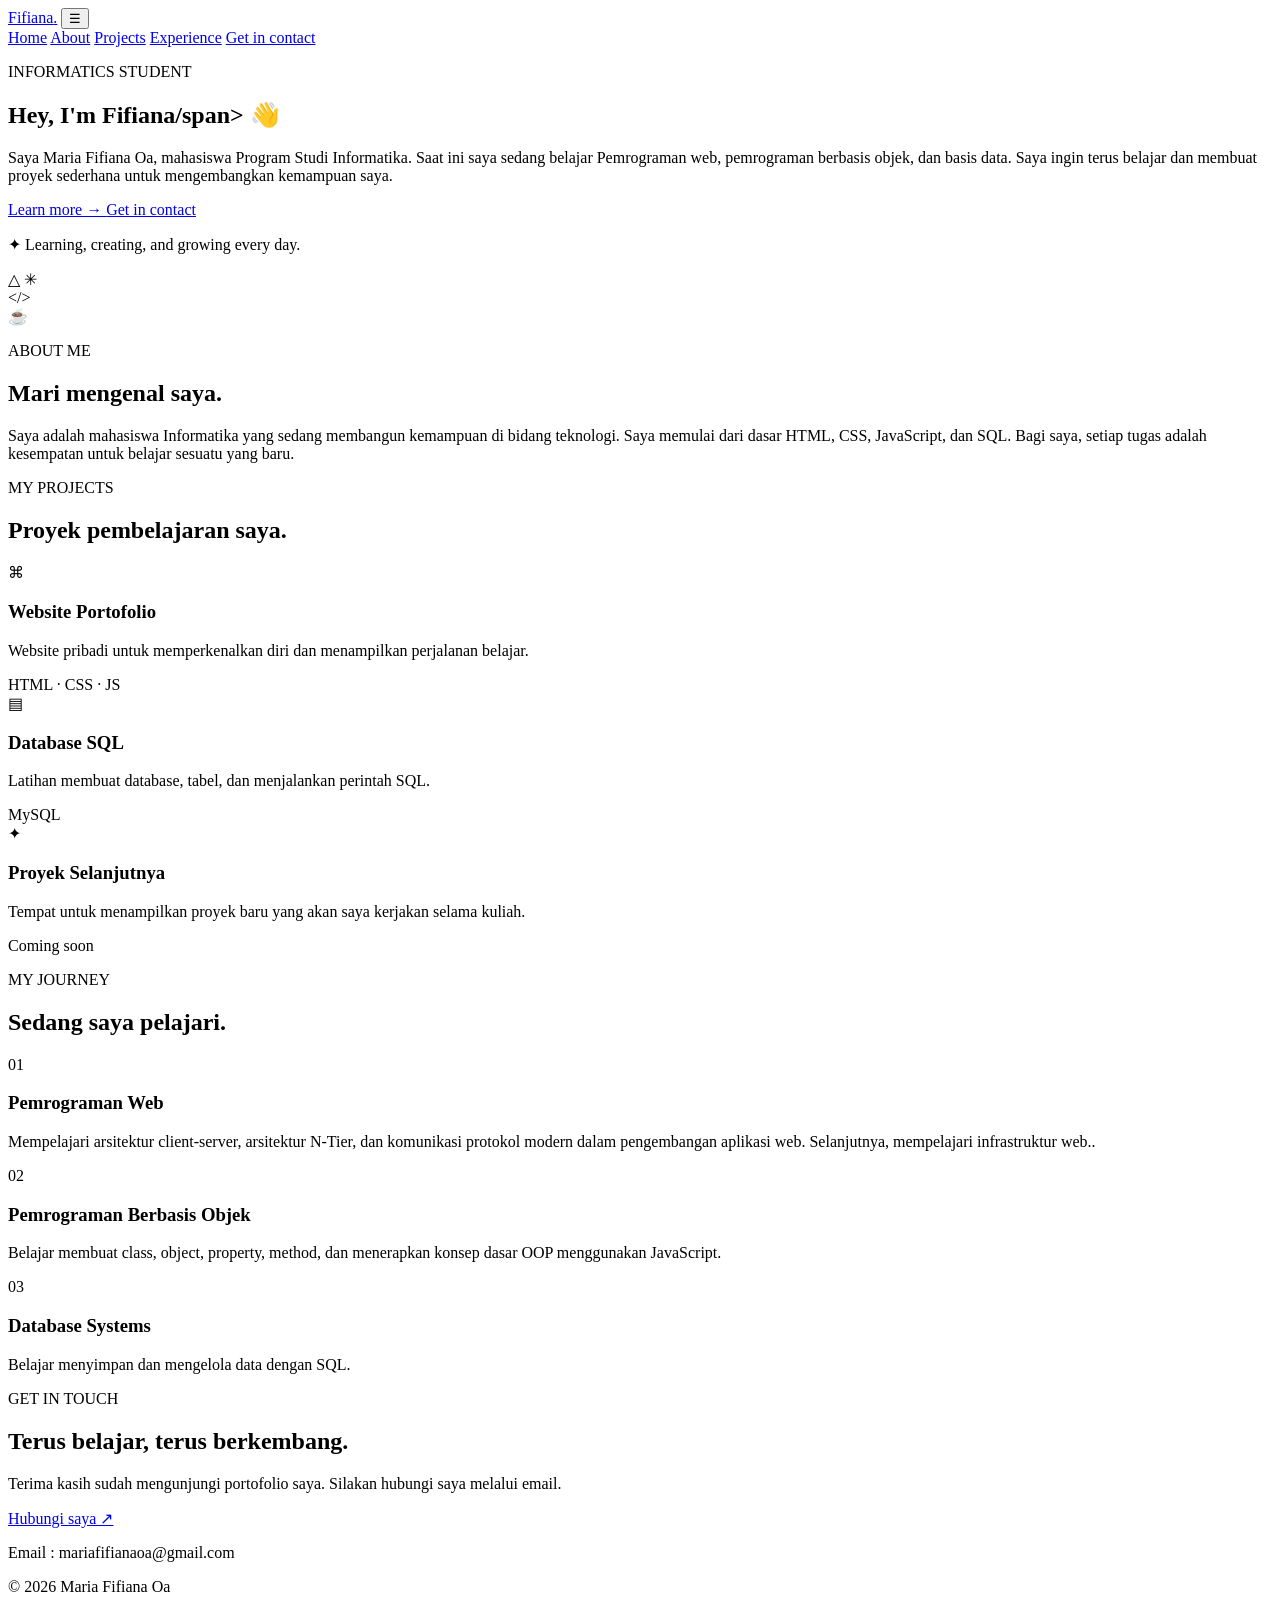
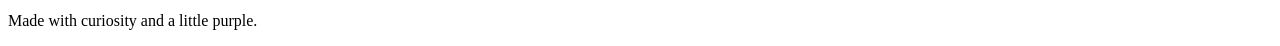
==== index.html @ 2013ceab "Rename indeks.html to index.html" ====
<!DOCTYPE html>
<html lang="id">

<head>
    <meta charset="UTF-8">
    <meta name="viewport" content="width=device-width, initial-scale=1.0">
    <title>Maria Fifiana Oa | Portofolio</title>

    <!-- Menghubungkan CSS -->
    <link rel="stylesheet" href="style.css">
</head>

<body>

    <main class="portfolio" id="home">

        <!-- Navigasi -->
        <header class="navbar">
            <a href="#home" class="logo">Fifiana<span>.</span></a>

            <button class="menu-toggle" id="menuToggle" aria-label="Buka menu" aria-expanded="false">☰</button>

            <nav id="navLinks">
                <a href="#home">Home</a>
                <a href="#about">About</a>
                <a href="#projects">Projects</a>
                <a href="#experience">Experience</a>
                <a href="#contact" class="contact-link">Get in contact</a>
            </nav>
        </header>

        <!-- Bagian utama -->
        <section class="hero">
            <div class="hero-text">
                <p class="subtitle">INFORMATICS STUDENT</p>

                <h1>Hey, I'm <span>Fifiana/span> 👋</h1>

                <p class="description">
                    Saya Maria Fifiana Oa, mahasiswa Program Studi
                    Informatika. Saat ini saya sedang belajar
                    Pemrograman web, pemrograman berbasis objek, dan basis data.
                    Saya ingin terus belajar dan membuat proyek
                    sederhana untuk mengembangkan kemampuan saya.
                </p>

                <div class="buttons">
                    <a href="#about" class="btn btn-primary">
                        Learn more →
                    </a>

                    <a href="#contact" class="btn btn-outline">
                        Get in contact
                    </a>
                </div>

                <p class="note">
                    ✦ Learning, creating, and growing every day.
                </p>
            </div>

            <!-- Ilustrasi menggunakan CSS -->
            <div class="illustration">
                <div class="purple-circle"></div>

                <span class="decoration triangle">△</span>
                <span class="decoration ring"></span>
                <span class="decoration star">✳</span>

                <div class="plant">
                    <span class="leaf leaf-one"></span>
                    <span class="leaf leaf-two"></span>
                    <span class="leaf leaf-three"></span>
                    <div class="pot"></div>
                </div>

                <div class="code-card">
                    <div class="dots">
                        <i></i><i></i><i></i>
                    </div>
                    <div class="code-line"></div>
                    <div class="code-line short"></div>
                    <div class="code-line medium"></div>
                    <div class="code-line short"></div>
                    <div class="code-line"></div>
                </div>

                <div class="person">
                    <div class="hair"></div>
                    <div class="face">
                        <span class="eye"></span>
                        <span class="smile"></span>
                    </div>
                    <div class="neck"></div>
                    <div class="shirt"></div>
                    <div class="arm"></div>
                </div>

                <div class="laptop">
                    <span>&lt;/&gt;</span>
                    <div class="laptop-base"></div>
                </div>

                <div class="coffee">☕</div>
            </div>
        </section>

        <!-- Tentang saya -->
        <section class="section" id="about">
            <p class="subtitle">ABOUT ME</p>
            <h2>Mari mengenal saya.</h2>

            <p>
                Saya adalah mahasiswa Informatika yang sedang
                membangun kemampuan di bidang teknologi. Saya
                memulai dari dasar HTML, CSS, JavaScript, dan SQL.
                Bagi saya, setiap tugas adalah kesempatan untuk
                belajar sesuatu yang baru.
            </p>
        </section>

        <!-- Proyek -->
        <section class="section projects" id="projects">
            <p class="subtitle">MY PROJECTS</p>
            <h2>Proyek pembelajaran saya.</h2>

            <div class="project-list">
                <article class="project-card">
                    <div class="project-icon">⌘</div>
                    <h3>Website Portofolio</h3>
                    <p>
                        Website pribadi untuk memperkenalkan diri
                        dan menampilkan perjalanan belajar.
                    </p>
                    <span class="tag">HTML · CSS · JS</span>
                </article>

                <article class="project-card">
                    <div class="project-icon">▤</div>
                    <h3>Database SQL</h3>
                    <p>
                        Latihan membuat database, tabel, dan
                        menjalankan perintah SQL.
                    </p>
                    <span class="tag">MySQL</span>
                </article>

                <article class="project-card">
                    <div class="project-icon">✦</div>
                    <h3>Proyek Selanjutnya</h3>
                    <p>
                        Tempat untuk menampilkan proyek baru yang
                        akan saya kerjakan selama kuliah.
                    </p>
                    <span class="tag">Coming soon</span>
                </article>
            </div>
        </section>

        <!-- Pengalaman belajar -->
        <section class="section" id="experience">
            <p class="subtitle">MY JOURNEY</p>
            <h2>Sedang saya pelajari.</h2>

            <div class="experience-item">
                <span>01</span>
                <div>
                    <h3>Pemrograman Web</h3>
                    <p>Mempelajari arsitektur client-server, arsitektur N-Tier, dan komunikasi protokol modern dalam
                        pengembangan aplikasi web. Selanjutnya, mempelajari infrastruktur web..</p>
                </div>
            </div>

            <div class="experience-item">
                <span>02</span>
                <div>
                    <h3>Pemrograman Berbasis Objek</h3>
                    <p>Belajar membuat class, object, property, method, dan menerapkan konsep dasar OOP menggunakan
                        JavaScript.</p>
                </div>
            </div>

            <div class="experience-item">
                <span>03</span>
                <div>
                    <h3>Database Systems</h3>
                    <p>Belajar menyimpan dan mengelola data dengan SQL.</p>
                </div>
            </div>
        </section>

        <!-- Kontak -->
        <section class="section contact" id="contact">
            <p class="subtitle">GET IN TOUCH</p>
            <h2>Terus belajar, terus berkembang.</h2>
            <p>
                Terima kasih sudah mengunjungi portofolio saya.
                Silakan hubungi saya melalui email.
            </p>

            <a href="mailto:emailkamu@example.com" class="btn btn-primary">
                Hubungi saya ↗
            </a>
            <p class="email-note">
                Email : mariafifianaoa@gmail.com
            </p>
        </section>

        <!-- Footer -->
        <footer>
            <p>© <span id="year"></span> Maria Fifiana Oa</p>
            <p>Made with curiosity and a little purple.</p>
        </footer>

    </main>

    <!-- Menghubungkan JavaScript -->
    <script src="script.js"></script>
</body>

</html>
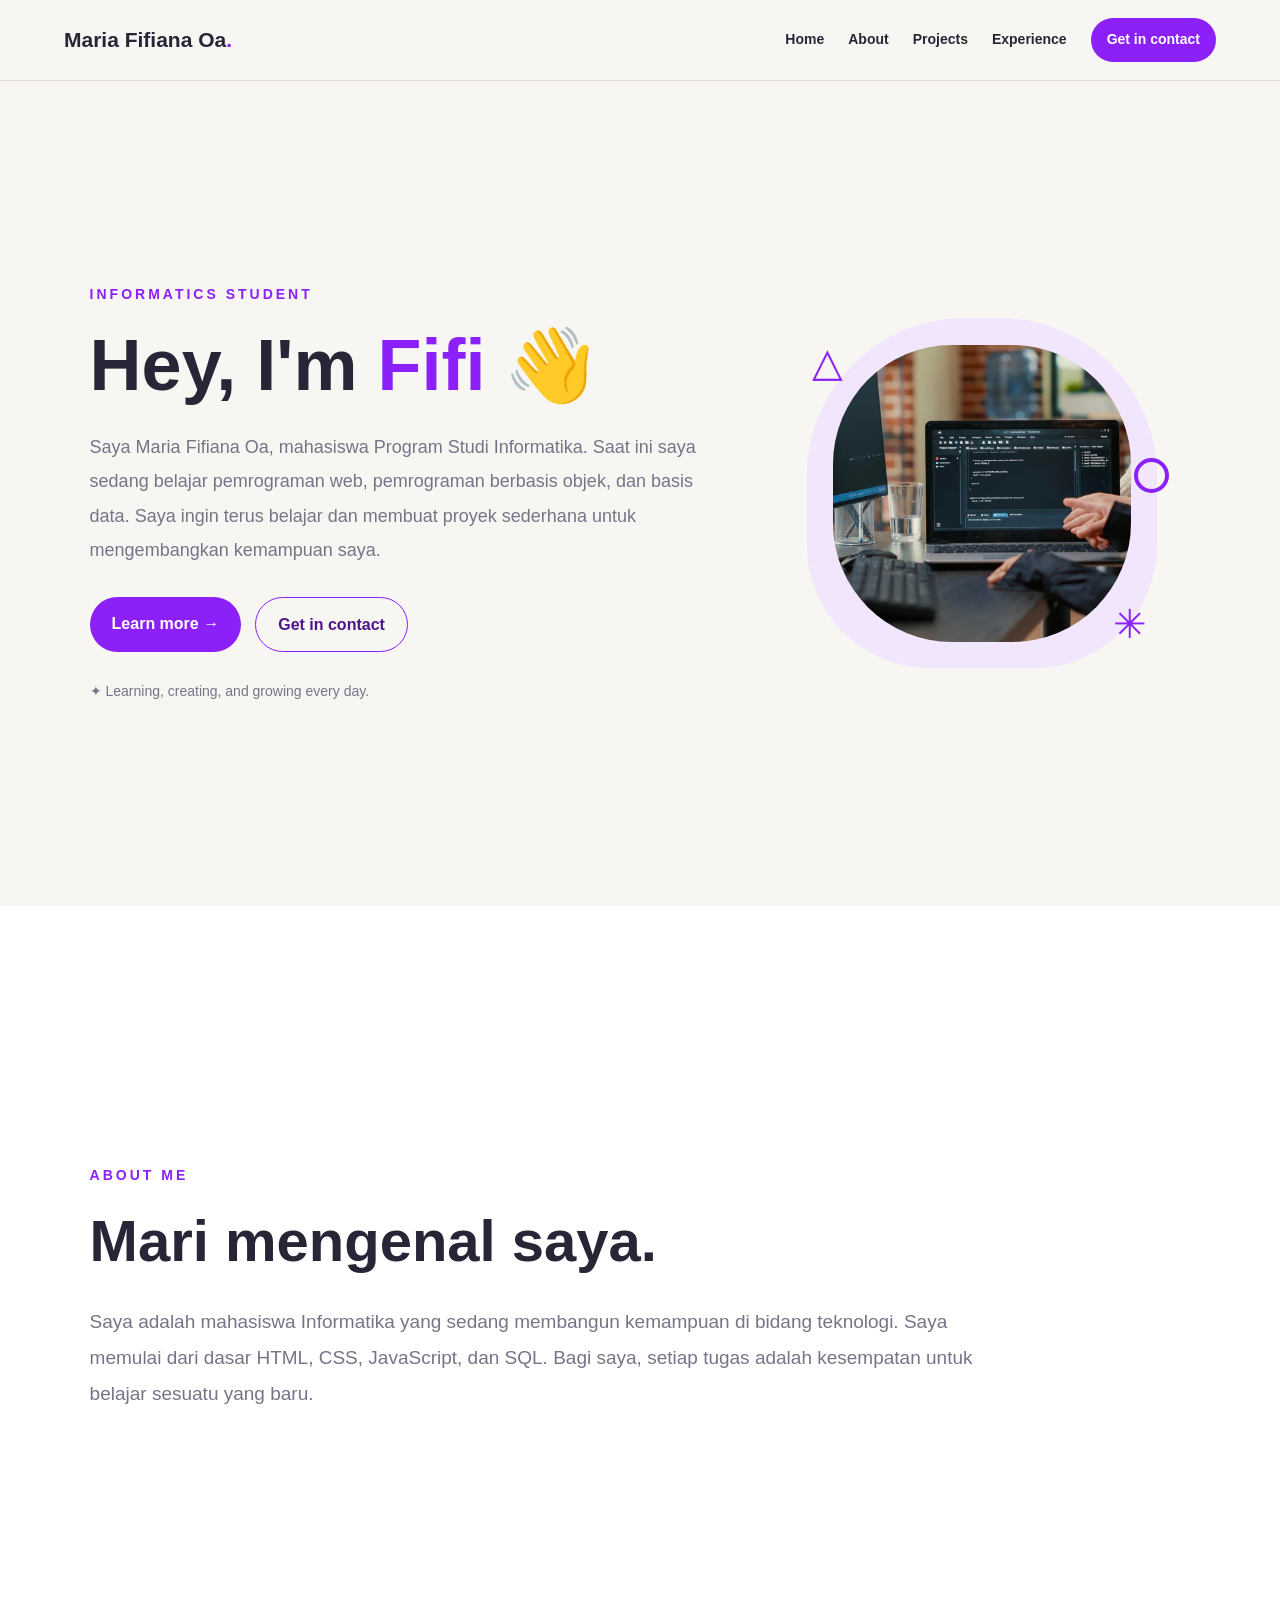
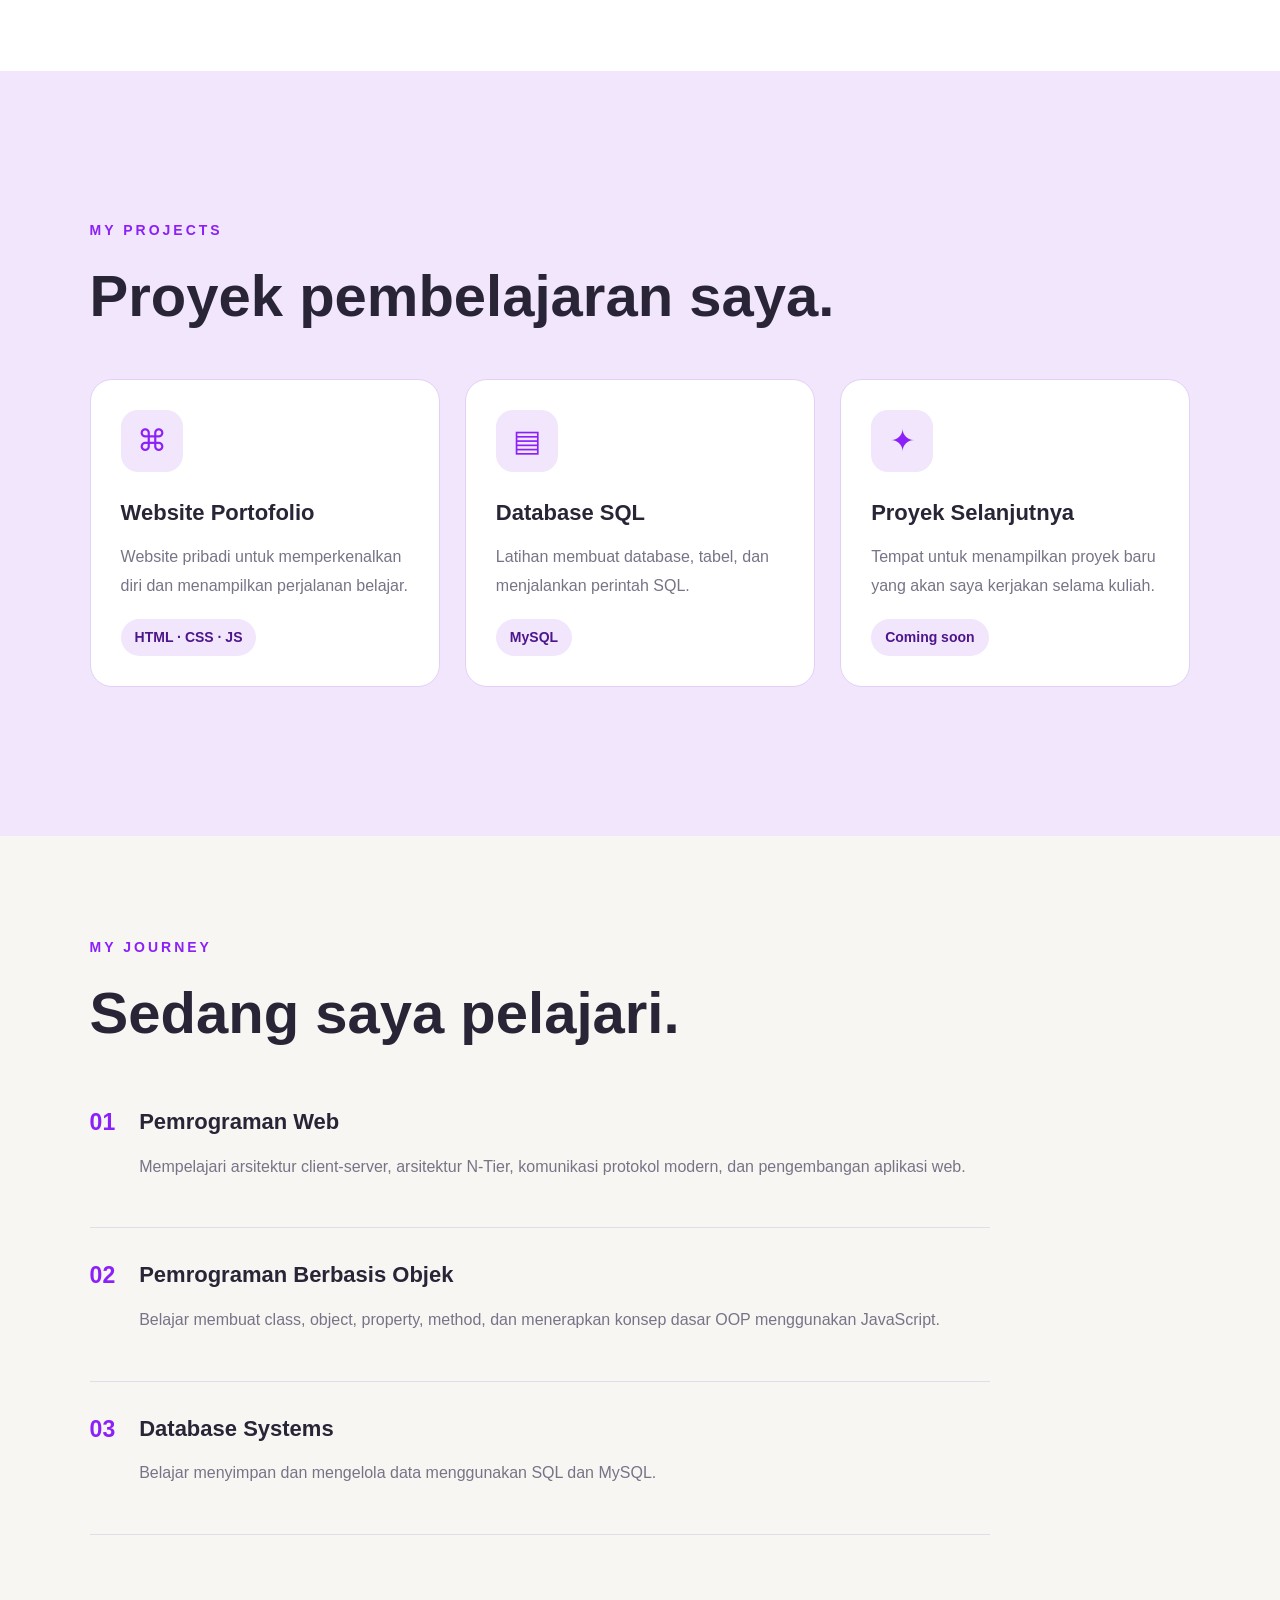
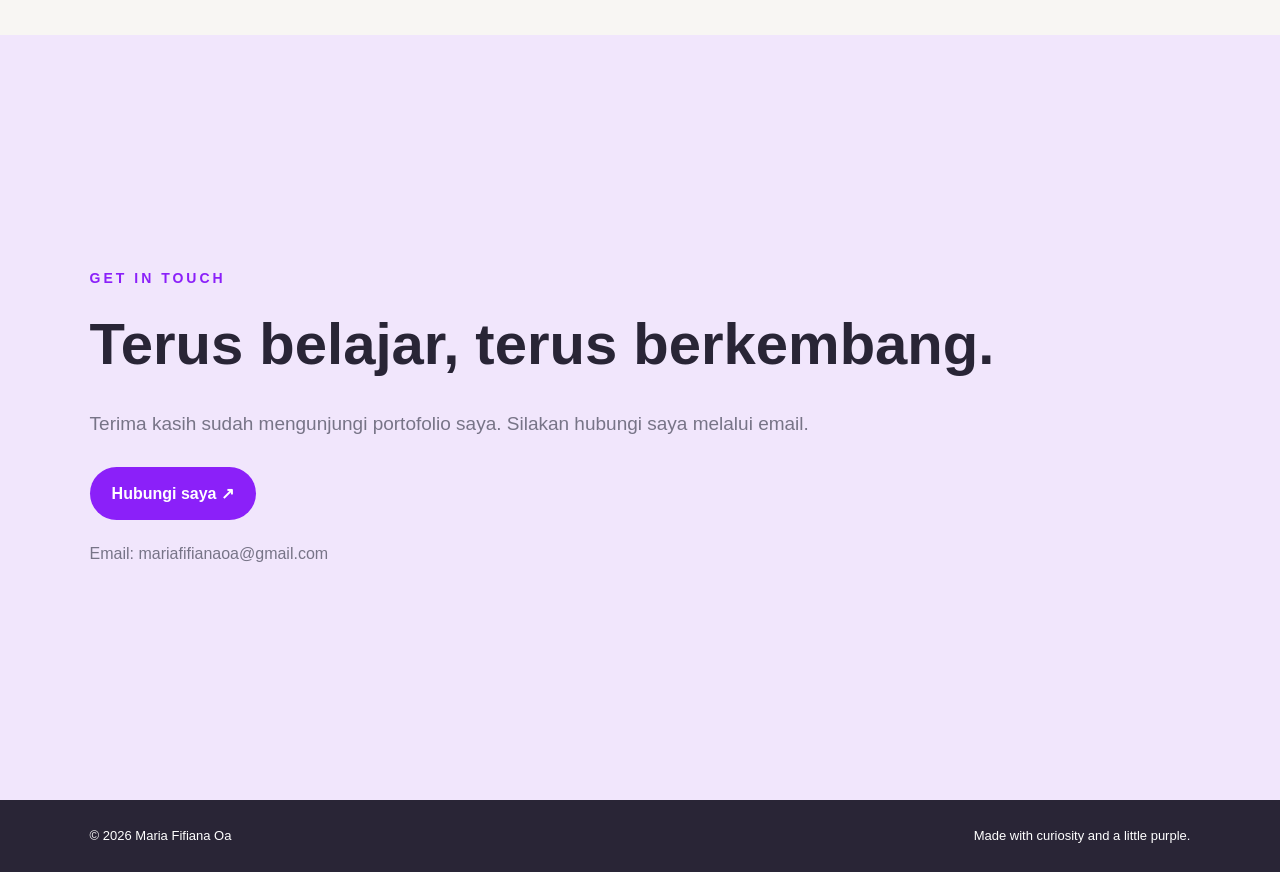
==== commit 72494a2a: "Add files via upload" ====
--- a/index.html
+++ b/index.html
@@ -5,43 +5,41 @@
     <meta charset="UTF-8">
     <meta name="viewport" content="width=device-width, initial-scale=1.0">
     <title>Maria Fifiana Oa | Portofolio</title>
-
-    <!-- Menghubungkan CSS -->
     <link rel="stylesheet" href="style.css">
 </head>
 
 <body>
 
-    <main class="portfolio" id="home">
+    <header class="navbar">
+        <a href="#home" class="logo">Maria Fifiana Oa<span>.</span></a>
 
-        <!-- Navigasi -->
-        <header class="navbar">
-            <a href="#home" class="logo">Fifiana<span>.</span></a>
+        <button class="menu-toggle" id="menuToggle" aria-label="Buka menu" aria-expanded="false">☰</button>
 
-            <button class="menu-toggle" id="menuToggle" aria-label="Buka menu" aria-expanded="false">☰</button>
+        <nav id="navLinks">
+            <a href="#home">Home</a>
+            <a href="#about">About</a>
+            <a href="#projects">Projects</a>
+            <a href="#experience">Experience</a>
+            <a href="#contact" class="contact-link">Get in contact</a>
+        </nav>
+    </header>
 
-            <nav id="navLinks">
-                <a href="#home">Home</a>
-                <a href="#about">About</a>
-                <a href="#projects">Projects</a>
-                <a href="#experience">Experience</a>
-                <a href="#contact" class="contact-link">Get in contact</a>
-            </nav>
-        </header>
+    <main>
 
-        <!-- Bagian utama -->
-        <section class="hero">
+        <!-- HOME -->
+        <section class="hero page-section" id="home">
             <div class="hero-text">
                 <p class="subtitle">INFORMATICS STUDENT</p>
 
-                <h1>Hey, I'm <span>Fifiana/span> 👋</h1>
+                <h1>Hey, I'm <span>Fifi</span> 👋</h1>
 
                 <p class="description">
                     Saya Maria Fifiana Oa, mahasiswa Program Studi
                     Informatika. Saat ini saya sedang belajar
-                    Pemrograman web, pemrograman berbasis objek, dan basis data.
-                    Saya ingin terus belajar dan membuat proyek
-                    sederhana untuk mengembangkan kemampuan saya.
+                    pemrograman web, pemrograman berbasis objek,
+                    dan basis data. Saya ingin terus belajar dan
+                    membuat proyek sederhana untuk mengembangkan
+                    kemampuan saya.
                 </p>
 
                 <div class="buttons">
@@ -59,58 +57,21 @@
                 </p>
             </div>
 
-            <!-- Ilustrasi menggunakan CSS -->
-            <div class="illustration">
-                <div class="purple-circle"></div>
-
+            <div class="photo-wrap">
                 <span class="decoration triangle">△</span>
                 <span class="decoration ring"></span>
                 <span class="decoration star">✳</span>
 
-                <div class="plant">
-                    <span class="leaf leaf-one"></span>
-                    <span class="leaf leaf-two"></span>
-                    <span class="leaf leaf-three"></span>
-                    <div class="pot"></div>
-                </div>
-
-                <div class="code-card">
-                    <div class="dots">
-                        <i></i><i></i><i></i>
-                    </div>
-                    <div class="code-line"></div>
-                    <div class="code-line short"></div>
-                    <div class="code-line medium"></div>
-                    <div class="code-line short"></div>
-                    <div class="code-line"></div>
-                </div>
-
-                <div class="person">
-                    <div class="hair"></div>
-                    <div class="face">
-                        <span class="eye"></span>
-                        <span class="smile"></span>
-                    </div>
-                    <div class="neck"></div>
-                    <div class="shirt"></div>
-                    <div class="arm"></div>
-                </div>
-
-                <div class="laptop">
-                    <span>&lt;/&gt;</span>
-                    <div class="laptop-base"></div>
-                </div>
-
-                <div class="coffee">☕</div>
+                <img src="foto.png" alt="Foto atau ilustrasi Maria">
             </div>
         </section>
 
-        <!-- Tentang saya -->
-        <section class="section" id="about">
+        <!-- ABOUT -->
+        <section class="page-section section about" id="about">
             <p class="subtitle">ABOUT ME</p>
             <h2>Mari mengenal saya.</h2>
 
-            <p>
+            <p class="section-description">
                 Saya adalah mahasiswa Informatika yang sedang
                 membangun kemampuan di bidang teknologi. Saya
                 memulai dari dasar HTML, CSS, JavaScript, dan SQL.
@@ -119,8 +80,8 @@
             </p>
         </section>
 
-        <!-- Proyek -->
-        <section class="section projects" id="projects">
+        <!-- PROJECTS -->
+        <section class="page-section section projects" id="projects">
             <p class="subtitle">MY PROJECTS</p>
             <h2>Proyek pembelajaran saya.</h2>
 
@@ -157,65 +118,74 @@
             </div>
         </section>
 
-        <!-- Pengalaman belajar -->
-        <section class="section" id="experience">
+        <!-- EXPERIENCE -->
+        <section class="page-section section experience" id="experience">
             <p class="subtitle">MY JOURNEY</p>
             <h2>Sedang saya pelajari.</h2>
 
             <div class="experience-item">
-                <span>01</span>
+                <span class="number">01</span>
                 <div>
                     <h3>Pemrograman Web</h3>
-                    <p>Mempelajari arsitektur client-server, arsitektur N-Tier, dan komunikasi protokol modern dalam
-                        pengembangan aplikasi web. Selanjutnya, mempelajari infrastruktur web..</p>
+                    <p>
+                        Mempelajari arsitektur client-server,
+                        arsitektur N-Tier, komunikasi protokol modern,
+                        dan pengembangan aplikasi web.
+                    </p>
                 </div>
             </div>
 
             <div class="experience-item">
-                <span>02</span>
+                <span class="number">02</span>
                 <div>
                     <h3>Pemrograman Berbasis Objek</h3>
-                    <p>Belajar membuat class, object, property, method, dan menerapkan konsep dasar OOP menggunakan
-                        JavaScript.</p>
+                    <p>
+                        Belajar membuat class, object, property,
+                        method, dan menerapkan konsep dasar OOP
+                        menggunakan JavaScript.
+                    </p>
                 </div>
             </div>
 
             <div class="experience-item">
-                <span>03</span>
+                <span class="number">03</span>
                 <div>
                     <h3>Database Systems</h3>
-                    <p>Belajar menyimpan dan mengelola data dengan SQL.</p>
+                    <p>
+                        Belajar menyimpan dan mengelola data
+                        menggunakan SQL dan MySQL.
+                    </p>
                 </div>
             </div>
         </section>
 
-        <!-- Kontak -->
-        <section class="section contact" id="contact">
+        <!-- CONTACT -->
+        <section class="page-section section contact" id="contact">
             <p class="subtitle">GET IN TOUCH</p>
             <h2>Terus belajar, terus berkembang.</h2>
-            <p>
+
+            <p class="section-description">
                 Terima kasih sudah mengunjungi portofolio saya.
                 Silakan hubungi saya melalui email.
             </p>
 
-            <a href="mailto:emailkamu@example.com" class="btn btn-primary">
+            <a href="mailto:mariafifianaoa@gmail.com" class="btn btn-primary">
                 Hubungi saya ↗
             </a>
+
             <p class="email-note">
-                Email : mariafifianaoa@gmail.com
+                Email: mariafifianaoa@gmail.com
             </p>
         </section>
 
-        <!-- Footer -->
-        <footer>
-            <p>© <span id="year"></span> Maria Fifiana Oa</p>
-            <p>Made with curiosity and a little purple.</p>
-        </footer>
-
     </main>
 
-    <!-- Menghubungkan JavaScript -->
+    <footer>
+        <p>© <span id="year"></span> Maria Fifiana Oa</p>
+        <p>Made with curiosity and a little purple.</p>
+    </footer>
+
     <script src="script.js"></script>
 </body>
 
-</html>
+</html>
--- a/style.css
+++ b/style.css
@@ -0,0 +1,451 @@
+/* PENGATURAN DASAR */
+:root {
+    --ungu: #8b20f9;
+    --ungu-gelap: #4d168b;
+    --ungu-muda: #f1e6fc;
+    --krem: #f8f6f3;
+    --putih: #ffffff;
+    --gelap: #292536;
+    --abu: #777487;
+}
+
+* {
+    margin: 0;
+    padding: 0;
+    box-sizing: border-box;
+}
+
+html {
+    scroll-behavior: smooth;
+    scroll-padding-top: 85px;
+}
+
+body {
+    font-family: Arial, Helvetica, sans-serif;
+    background: var(--krem);
+    color: var(--gelap);
+    line-height: 1.7;
+}
+
+a {
+    text-decoration: none;
+}
+
+/* NAVIGASI */
+.navbar {
+    position: sticky;
+    top: 0;
+    z-index: 100;
+    display: flex;
+    align-items: center;
+    justify-content: space-between;
+    gap: 24px;
+    padding: 18px 5%;
+    background: rgba(248, 246, 243, 0.96);
+    border-bottom: 1px solid #e5d9e8;
+    backdrop-filter: blur(10px);
+}
+
+.logo {
+    color: var(--gelap);
+    font-size: 21px;
+    font-weight: bold;
+    white-space: nowrap;
+}
+
+.logo span,
+.hero h1 span {
+    color: var(--ungu);
+}
+
+nav {
+    display: flex;
+    align-items: center;
+    gap: 24px;
+}
+
+nav a {
+    color: var(--gelap);
+    font-size: 14px;
+    font-weight: bold;
+    transition: color 0.2s;
+}
+
+nav a:hover {
+    color: var(--ungu);
+}
+
+.contact-link {
+    background: var(--ungu);
+    color: white !important;
+    padding: 10px 16px;
+    border-radius: 25px;
+}
+
+.menu-toggle {
+    display: none;
+    border: none;
+    background: var(--ungu-muda);
+    color: var(--ungu-gelap);
+    font-size: 25px;
+    padding: 5px 12px;
+    border-radius: 8px;
+    cursor: pointer;
+}
+
+/* SETIAP BAGIAN MENJADI SATU SLIDE PANJANG */
+.page-section {
+    min-height: 85vh;
+    padding: 100px 7%;
+    display: flex;
+    flex-direction: column;
+    justify-content: center;
+    scroll-margin-top: 75px;
+}
+
+/* HOME */
+.hero {
+    min-height: calc(100vh - 75px);
+    display: grid;
+    grid-template-columns: 1.2fr 0.8fr;
+    align-items: center;
+    gap: 60px;
+    background: var(--krem);
+}
+
+.subtitle {
+    color: var(--ungu);
+    font-size: 14px;
+    font-weight: bold;
+    letter-spacing: 3px;
+    margin-bottom: 18px;
+}
+
+.hero h1 {
+    font-size: clamp(42px, 6vw, 72px);
+    line-height: 1.12;
+    margin-bottom: 25px;
+}
+
+.description {
+    max-width: 650px;
+    color: var(--abu);
+    font-size: 18px;
+    line-height: 1.9;
+}
+
+.buttons {
+    display: flex;
+    flex-wrap: wrap;
+    gap: 14px;
+    margin-top: 30px;
+}
+
+.btn {
+    display: inline-block;
+    padding: 13px 22px;
+    border-radius: 30px;
+    font-weight: bold;
+    transition: transform 0.2s, background 0.2s;
+}
+
+.btn:hover {
+    transform: translateY(-3px);
+}
+
+.btn-primary {
+    color: white;
+    background: var(--ungu);
+}
+
+.btn-primary:hover {
+    background: var(--ungu-gelap);
+}
+
+.btn-outline {
+    color: var(--ungu-gelap);
+    border: 1px solid var(--ungu);
+}
+
+.note {
+    color: var(--abu);
+    margin-top: 28px;
+    font-size: 14px;
+}
+
+/* FOTO */
+.photo-wrap {
+    position: relative;
+    width: min(100%, 350px);
+    aspect-ratio: 1;
+    margin: 0 auto;
+    border-radius: 45% 45% 35% 35%;
+    background: var(--ungu-muda);
+    display: flex;
+    align-items: center;
+    justify-content: center;
+}
+
+.photo-wrap img {
+    width: 85%;
+    height: 85%;
+    object-fit: cover;
+    border-radius: 40%;
+    position: relative;
+    z-index: 2;
+}
+
+.decoration {
+    position: absolute;
+    color: var(--ungu);
+    font-size: 40px;
+}
+
+.triangle {
+    top: 10px;
+    left: 5px;
+}
+
+.ring {
+    width: 35px;
+    height: 35px;
+    border: 4px solid var(--ungu);
+    border-radius: 50%;
+    right: -12px;
+    top: 40%;
+}
+
+.star {
+    bottom: 10px;
+    right: 10px;
+}
+
+/* ABOUT */
+.about {
+    background: var(--putih);
+}
+
+.section h2 {
+    font-size: clamp(34px, 5vw, 58px);
+    line-height: 1.2;
+    margin-bottom: 28px;
+}
+
+.section-description {
+    max-width: 900px;
+    color: var(--abu);
+    font-size: 19px;
+    line-height: 1.9;
+}
+
+/* PROJECTS */
+.projects {
+    background: var(--ungu-muda);
+}
+
+.project-list {
+    display: grid;
+    grid-template-columns: repeat(3, minmax(0, 1fr));
+    gap: 25px;
+    margin-top: 20px;
+}
+
+.project-card {
+    background: var(--putih);
+    border: 1px solid #e3d1f5;
+    border-radius: 22px;
+    padding: 30px;
+    transition: transform 0.25s, box-shadow 0.25s;
+}
+
+.project-card:hover {
+    transform: translateY(-7px);
+    box-shadow: 0 15px 35px #45216a18;
+}
+
+.project-icon {
+    width: 62px;
+    height: 62px;
+    display: flex;
+    align-items: center;
+    justify-content: center;
+    background: var(--ungu-muda);
+    color: var(--ungu);
+    border-radius: 17px;
+    font-size: 30px;
+    margin-bottom: 22px;
+}
+
+.project-card h3,
+.experience-item h3 {
+    font-size: 22px;
+    margin-bottom: 12px;
+}
+
+.project-card p,
+.experience-item p {
+    color: var(--abu);
+    line-height: 1.8;
+    margin-bottom: 18px;
+}
+
+.tag {
+    display: inline-block;
+    background: var(--ungu-muda);
+    color: var(--ungu-gelap);
+    border-radius: 25px;
+    padding: 7px 14px;
+    font-size: 14px;
+    font-weight: bold;
+}
+
+/* EXPERIENCE */
+.experience {
+    background: var(--krem);
+}
+
+.experience-item {
+    display: flex;
+    gap: 24px;
+    padding: 28px 0;
+    border-bottom: 1px solid #e4dce8;
+    max-width: 900px;
+}
+
+.number {
+    flex-shrink: 0;
+    color: var(--ungu);
+    font-size: 23px;
+    font-weight: bold;
+}
+
+/* CONTACT */
+.contact {
+    background: var(--ungu-muda);
+    align-items: flex-start;
+}
+
+.contact .btn {
+    margin-top: 25px;
+}
+
+.email-note {
+    color: var(--abu);
+    margin-top: 20px;
+}
+
+/* FOOTER */
+footer {
+    display: flex;
+    justify-content: space-between;
+    gap: 15px;
+    flex-wrap: wrap;
+    padding: 25px 7%;
+    background: var(--gelap);
+    color: white;
+    font-size: 13px;
+}
+
+/* TAMPILAN TABLET */
+@media (max-width: 900px) {
+    .hero {
+        gap: 30px;
+    }
+
+    .project-list {
+        grid-template-columns: repeat(2, minmax(0, 1fr));
+    }
+
+    .page-section {
+        padding: 80px 5%;
+    }
+}
+
+/* TAMPILAN HP */
+@media (max-width: 700px) {
+    .navbar {
+        padding: 15px 5%;
+    }
+
+    .logo {
+        font-size: 18px;
+    }
+
+    .menu-toggle {
+        display: block;
+    }
+
+    nav {
+        display: none;
+        position: absolute;
+        top: calc(100% + 5px);
+        left: 5%;
+        right: 5%;
+        padding: 20px;
+        border-radius: 15px;
+        background: white;
+        box-shadow: 0 10px 30px #29253620;
+        flex-direction: column;
+        align-items: stretch;
+        gap: 18px;
+    }
+
+    nav.open {
+        display: flex;
+    }
+
+    nav a {
+        text-align: center;
+        padding: 8px;
+    }
+
+    .page-section {
+        min-height: auto;
+        padding: 75px 7%;
+    }
+
+    .hero {
+        min-height: calc(100vh - 65px);
+        grid-template-columns: 1fr;
+        text-align: center;
+        gap: 45px;
+    }
+
+    .hero-text {
+        order: 1;
+    }
+
+    .photo-wrap {
+        order: 0;
+        width: min(70%, 270px);
+    }
+
+    .description {
+        font-size: 16px;
+    }
+
+    .buttons {
+        justify-content: center;
+    }
+
+    .project-list {
+        grid-template-columns: 1fr;
+    }
+
+    .section h2 {
+        font-size: 36px;
+    }
+
+    .section-description {
+        font-size: 16px;
+    }
+
+    .experience-item {
+        gap: 15px;
+    }
+
+    footer {
+        flex-direction: column;
+        text-align: center;
+    }
+}
